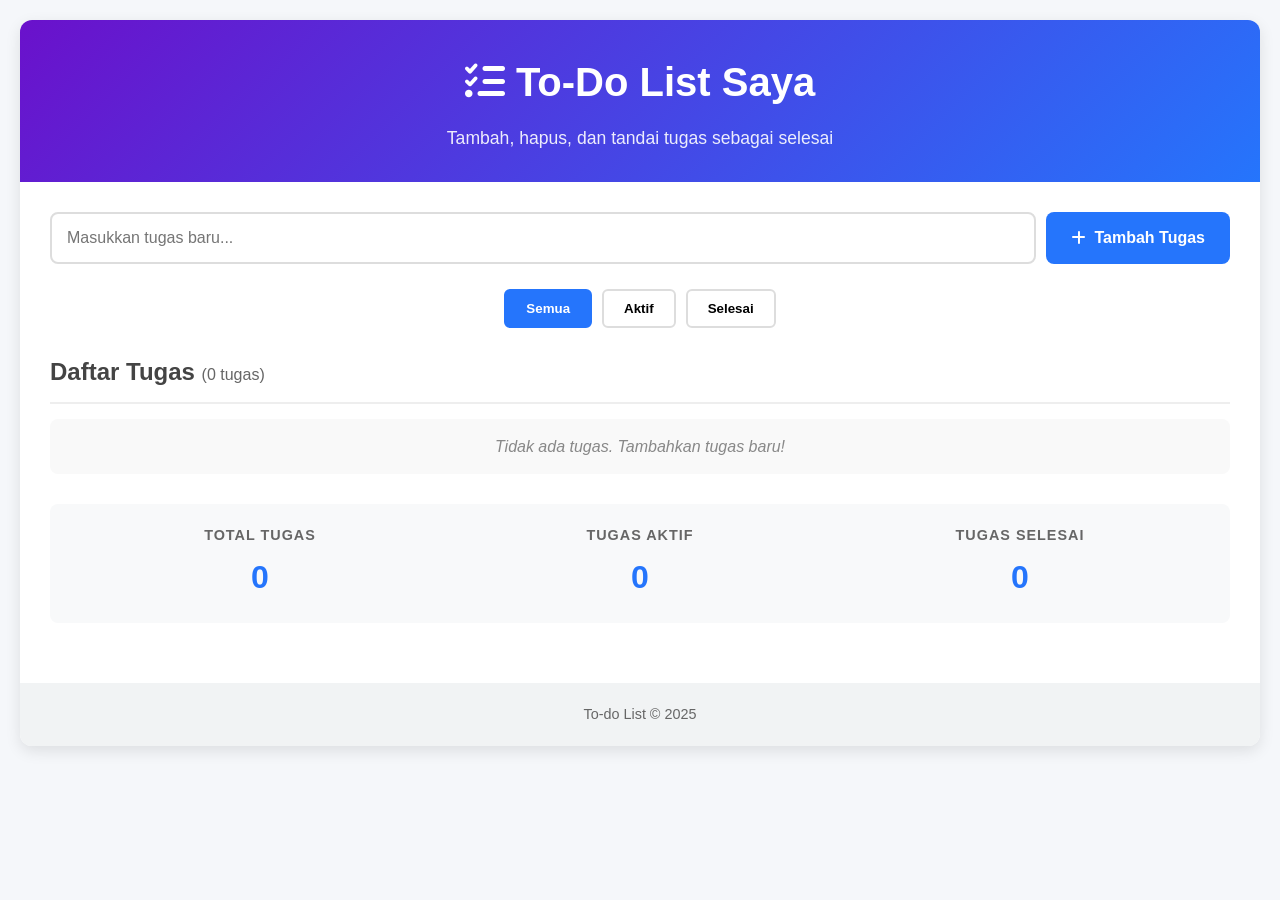
==== index.html @ 100e45fa "Add files via upload" ====
<!DOCTYPE html>
<html lang="id">
<head>
    <meta charset="UTF-8">
    <meta name="viewport" content="width=device-width, initial-scale=1.0">
    <title>To-Do List</title>
    <link rel="stylesheet" href="style.css">
    <link rel="stylesheet" href="https://cdnjs.cloudflare.com/ajax/libs/font-awesome/6.4.0/css/all.min.css">
</head>
<body>
    <div class="container">
        <header>
            <h1><i class="fas fa-tasks"></i> To-Do List Saya</h1>
            <p class="subtitle">Tambah, hapus, dan tandai tugas sebagai selesai</p>
        </header>

        <div class="main-content">
            <div class="input-section">
                <input type="text" id="taskInput" placeholder="Masukkan tugas baru...">
                <button id="addTaskBtn">
                    <i class="fas fa-plus"></i> Tambah Tugas
                </button>
            </div>

            <div class="filter-section">
                <button class="filter-btn active" data-filter="all">Semua</button>
                <button class="filter-btn" data-filter="active">Aktif</button>
                <button class="filter-btn" data-filter="completed">Selesai</button>
            </div>

            <div class="tasks-section">
                <h2>Daftar Tugas <span id="taskCount">(0 tugas)</span></h2>
                <ul id="taskList">
                    <!-- Tugas akan ditambahkan di sini melalui JavaScript -->
                    <li class="empty-message">Tidak ada tugas. Tambahkan tugas baru!</li>
                </ul>
            </div>

            <div class="stats-section">
                <div class="stat">
                    <h3>Total Tugas</h3>
                    <p id="totalTasks">0</p>
                </div>
                <div class="stat">
                    <h3>Tugas Aktif</h3>
                    <p id="activeTasks">0</p>
                </div>
                <div class="stat">
                    <h3>Tugas Selesai</h3>
                    <p id="completedTasks">0</p>
                </div>
            </div>
        </div>

        <footer>
            <p>To-do List &copy; 2025</p>
        </footer>
    </div>

    <script src="script.js"></script>
</body>
</html>
---- style.css ----
* {
    margin: 0;
    padding: 0;
    box-sizing: border-box;
    font-family: 'Segoe UI', Tahoma, Geneva, Verdana, sans-serif;
}

body {
    background-color: #f5f7fa;
    color: #333;
    line-height: 1.6;
    padding: 20px;
}

.container {
    width: 100%;
    margin: 0 auto;
    background-color: white;
    border-radius: 12px;
    box-shadow: 0 5px 15px rgba(0, 0, 0, 0.1);
    overflow: hidden;
}

header {
    background: linear-gradient(135deg, #6a11cb 0%, #2575fc 100%);
    color: white;
    padding: 30px;
    text-align: center;
}

header h1 {
    font-size: 2.5rem;
    margin-bottom: 10px;
}

header .subtitle {
    font-size: 1.1rem;
    opacity: 0.9;
}

.main-content {
    padding: 30px;
}

.input-section {
    display: flex;
    gap: 10px;
    margin-bottom: 25px;
}

#taskInput {
    flex: 1;
    padding: 15px;
    border: 2px solid #ddd;
    border-radius: 8px;
    font-size: 1rem;
    transition: border-color 0.3s;
}

#taskInput:focus {
    border-color: #2575fc;
    outline: none;
}

#addTaskBtn {
    background-color: #2575fc;
    color: white;
    border: none;
    border-radius: 8px;
    padding: 0 25px;
    font-size: 1rem;
    font-weight: 600;
    cursor: pointer;
    transition: background-color 0.3s;
    display: flex;
    align-items: center;
    gap: 8px;
}

#addTaskBtn:hover {
    background-color: #1a64e0;
}

.filter-section {
    display: flex;
    justify-content: center;
    gap: 10px;
    margin-bottom: 25px;
}

.filter-btn {
    padding: 10px 20px;
    border: 2px solid #ddd;
    background-color: white;
    border-radius: 6px;
    cursor: pointer;
    font-weight: 600;
    transition: all 0.3s;
}

.filter-btn.active {
    background-color: #2575fc;
    color: white;
    border-color: #2575fc;
}

.filter-btn:hover:not(.active) {
    background-color: #f0f0f0;
}

.tasks-section {
    margin-bottom: 30px;
}

.tasks-section h2 {
    margin-bottom: 15px;
    color: #444;
    border-bottom: 2px solid #eee;
    padding-bottom: 10px;
}

#taskCount {
    font-size: 1rem;
    color: #666;
    font-weight: normal;
}

#taskList {
    list-style-type: none;
    border-radius: 8px;
    overflow: hidden;
}

#taskList li {
    padding: 15px;
    background-color: #f9f9f9;
    border-bottom: 1px solid #eee;
    display: flex;
    align-items: center;
    transition: all 0.3s;
}

#taskList li:last-child {
    border-bottom: none;
}

#taskList li:hover {
    background-color: #f0f7ff;
}

#taskList li.empty-message {
    text-align: center;
    color: #888;
    font-style: italic;
    justify-content: center;
}

.task-text {
    flex: 1;
    cursor: pointer;
    padding: 0 10px;
}

.task-text.completed {
    text-decoration: line-through;
    color: #888;
}

.delete-btn {
    background-color: #ff4757;
    color: white;
    border: none;
    border-radius: 4px;
    padding: 8px 12px;
    cursor: pointer;
    transition: background-color 0.3s;
    display: flex;
    align-items: center;
    justify-content: center;
}

.delete-btn:hover {
    background-color: #ff3742;
}

.stats-section {
    display: flex;
    justify-content: space-between;
    background-color: #f8f9fa;
    border-radius: 8px;
    padding: 20px;
    margin-bottom: 30px;
}

.stat {
    text-align: center;
    flex: 1;
}

.stat h3 {
    color: #666;
    font-size: 0.9rem;
    margin-bottom: 5px;
    text-transform: uppercase;
    letter-spacing: 1px;
}

.stat p {
    font-size: 2rem;
    font-weight: 700;
    color: #2575fc;
}

.instructions {
    background-color: #f0f7ff;
    border-radius: 8px;
    padding: 20px;
    margin-bottom: 30px;
}

.instructions h3 {
    color: #2575fc;
    margin-bottom: 15px;
    display: flex;
    align-items: center;
    gap: 10px;
}

.instructions ol {
    padding-left: 20px;
    margin-bottom: 20px;
}

.instructions li {
    margin-bottom: 8px;
}

.challenge {
    background-color: #fff4e6;
    border-left: 4px solid #ffa502;
    padding: 15px;
    border-radius: 0 6px 6px 0;
}

.challenge h4 {
    color: #e67e22;
    margin-bottom: 10px;
    display: flex;
    align-items: center;
    gap: 10px;
}

footer {
    background-color: #f1f3f4;
    text-align: center;
    padding: 20px;
    color: #666;
    font-size: 0.9rem;
}

footer .hint {
    margin-top: 10px;
    font-weight: 600;
    color: #2575fc;
}

@media (max-width: 600px) {
    .input-section {
        flex-direction: column;
    }
    
    .stats-section {
        flex-direction: column;
        gap: 20px;
    }
    
    .filter-section {
        flex-wrap: wrap;
    }
}
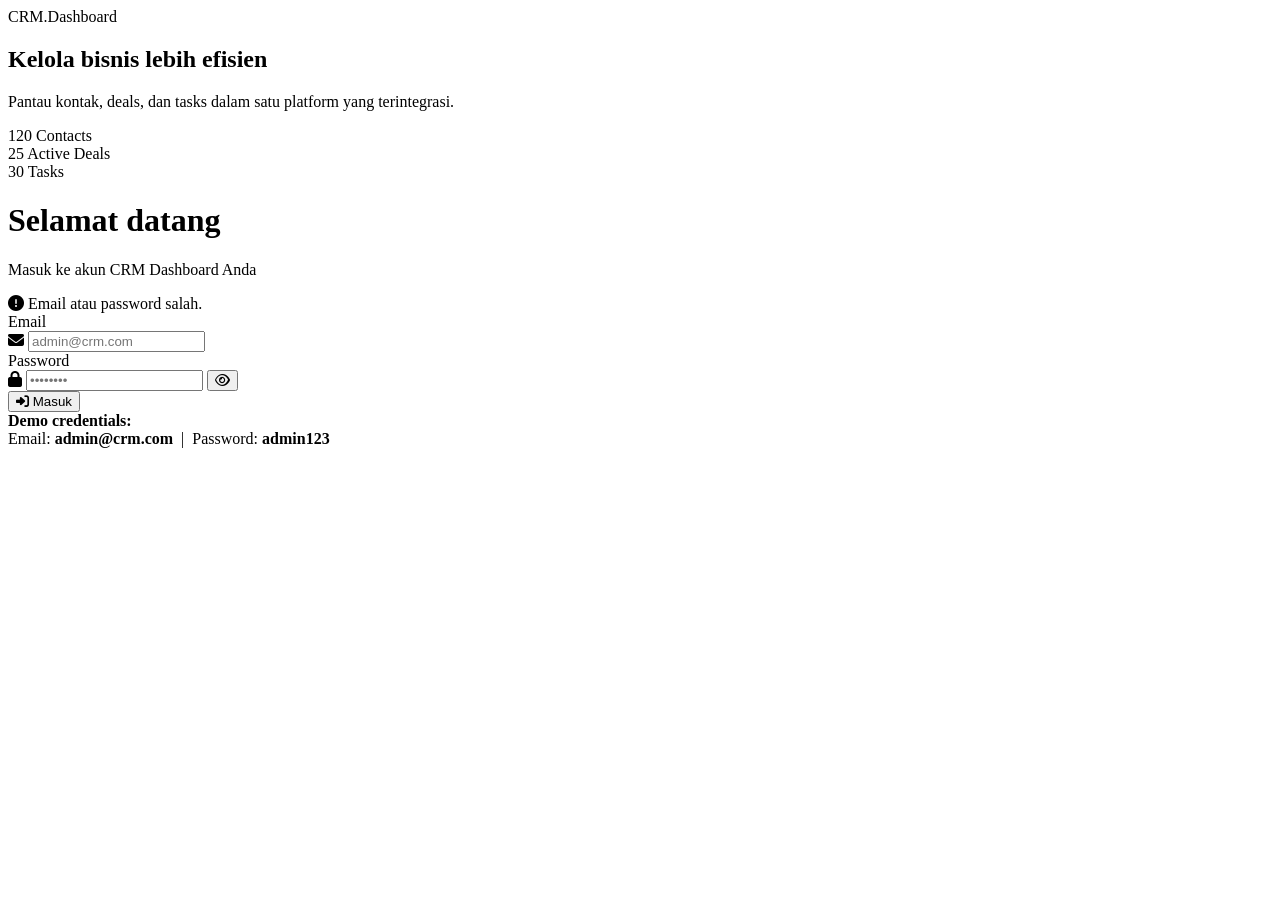
==== commit 0768be5d: "Add files via upload" ====
--- a/index.html
+++ b/index.html
@@ -1,62 +1,82 @@
 <!DOCTYPE html>
 <html lang="id">
 <head>
-    <meta charset="UTF-8">
-    <meta name="viewport" content="width=device-width, initial-scale=1.0">
-    <title>To-Do List</title>
-    <link rel="stylesheet" href="style.css">
-    <link rel="stylesheet" href="https://cdnjs.cloudflare.com/ajax/libs/font-awesome/6.4.0/css/all.min.css">
+  <meta charset="UTF-8">
+  <meta name="viewport" content="width=device-width, initial-scale=1.0">
+  <title>Login — CRM Dashboard</title>
+  <link rel="stylesheet" href="https://cdnjs.cloudflare.com/ajax/libs/font-awesome/6.4.0/css/all.min.css">
+  <link rel="stylesheet" href="css/login.css">
 </head>
 <body>
-    <div class="container">
-        <header>
-            <h1><i class="fas fa-tasks"></i> To-Do List Saya</h1>
-            <p class="subtitle">Tambah, hapus, dan tandai tugas sebagai selesai</p>
-        </header>
 
-        <div class="main-content">
-            <div class="input-section">
-                <input type="text" id="taskInput" placeholder="Masukkan tugas baru...">
-                <button id="addTaskBtn">
-                    <i class="fas fa-plus"></i> Tambah Tugas
-                </button>
-            </div>
+  <div class="login-wrapper">
+    <!-- Left Brand Panel -->
+    <div class="login-brand">
+      <div class="brand-logo">CRM<span>.</span>Dashboard</div>
+      <div class="brand-tagline">
+        <h2>Kelola bisnis lebih efisien</h2>
+        <p>Pantau kontak, deals, dan tasks dalam satu platform yang terintegrasi.</p>
+      </div>
+      <div class="brand-stats">
+        <div class="stat">
+          <span class="stat-value">120</span>
+          <span class="stat-label">Contacts</span>
+        </div>
+        <div class="stat">
+          <span class="stat-value">25</span>
+          <span class="stat-label">Active Deals</span>
+        </div>
+        <div class="stat">
+          <span class="stat-value">30</span>
+          <span class="stat-label">Tasks</span>
+        </div>
+      </div>
+    </div>
 
-            <div class="filter-section">
-                <button class="filter-btn active" data-filter="all">Semua</button>
-                <button class="filter-btn" data-filter="active">Aktif</button>
-                <button class="filter-btn" data-filter="completed">Selesai</button>
-            </div>
+    <!-- Right Form Panel -->
+    <div class="login-form-wrap">
+      <h1>Selamat datang</h1>
+      <p class="subtitle">Masuk ke akun CRM Dashboard Anda</p>
 
-            <div class="tasks-section">
-                <h2>Daftar Tugas <span id="taskCount">(0 tugas)</span></h2>
-                <ul id="taskList">
-                    <!-- Tugas akan ditambahkan di sini melalui JavaScript -->
-                    <li class="empty-message">Tidak ada tugas. Tambahkan tugas baru!</li>
-                </ul>
-            </div>
+      <div class="error-msg" id="errorMsg">
+        <i class="fas fa-exclamation-circle"></i>
+        <span id="errorText">Email atau password salah.</span>
+      </div>
 
-            <div class="stats-section">
-                <div class="stat">
-                    <h3>Total Tugas</h3>
-                    <p id="totalTasks">0</p>
-                </div>
-                <div class="stat">
-                    <h3>Tugas Aktif</h3>
-                    <p id="activeTasks">0</p>
-                </div>
-                <div class="stat">
-                    <h3>Tugas Selesai</h3>
-                    <p id="completedTasks">0</p>
-                </div>
-            </div>
+      <form id="loginForm" novalidate>
+        <div class="form-group">
+          <label for="email">Email</label>
+          <div class="input-wrap">
+            <i class="fas fa-envelope"></i>
+            <input type="email" id="email" placeholder="admin@crm.com" autocomplete="email">
+          </div>
         </div>
 
-        <footer>
-            <p>To-do List &copy; 2025</p>
-        </footer>
+        <div class="form-group">
+          <label for="password">Password</label>
+          <div class="input-wrap">
+            <i class="fas fa-lock"></i>
+            <input type="password" id="password" placeholder="••••••••" autocomplete="current-password">
+            <button type="button" class="toggle-password" id="togglePass" aria-label="Toggle password">
+              <i class="far fa-eye"></i>
+            </button>
+          </div>
+        </div>
+
+        <button type="submit" class="btn-login" id="btnLogin">
+          <i class="fas fa-sign-in-alt"></i>
+          Masuk
+        </button>
+      </form>
+
+      <div class="demo-hint">
+        <strong>Demo credentials:</strong><br>
+        Email: <strong>admin@crm.com</strong> &nbsp;|&nbsp; Password: <strong>admin123</strong>
+      </div>
     </div>
+  </div>
 
-    <script src="script.js"></script>
+  <script src="js/login.js"></script>
+
 </body>
-</html>+</html>
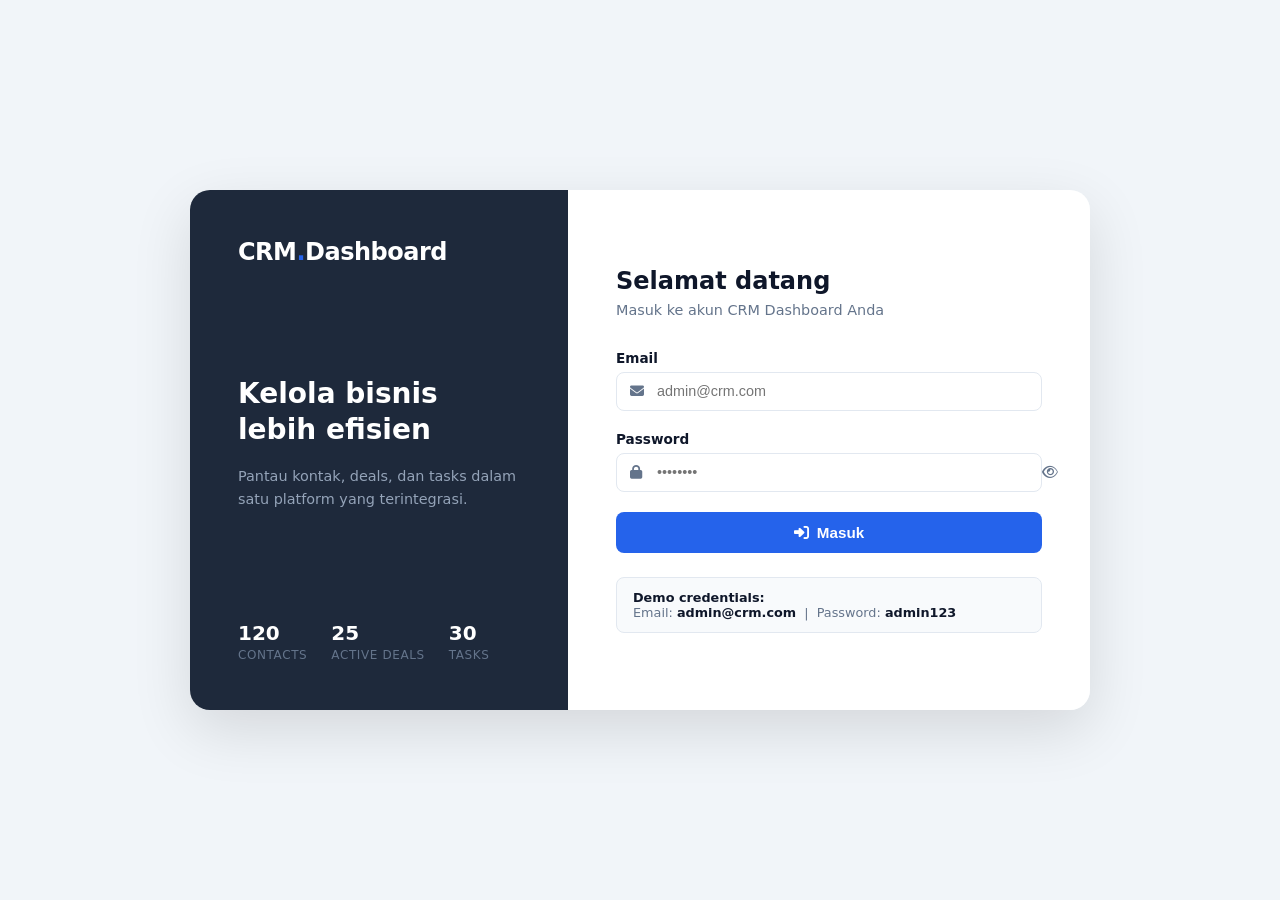
==== commit 8030af4a: "Integrate Google Analytics tracking in index.html Added Google Analytics tracking script to the logi" ====
--- a/index.html
+++ b/index.html
@@ -6,6 +6,15 @@
   <title>Login — CRM Dashboard</title>
   <link rel="stylesheet" href="https://cdnjs.cloudflare.com/ajax/libs/font-awesome/6.4.0/css/all.min.css">
   <link rel="stylesheet" href="css/login.css">
+  <!-- Google tag (gtag.js) -->
+  <script async src="https://www.googletagmanager.com/gtag/js?id=G-G6SWLN744W"></script>
+  <script>
+    window.dataLayer = window.dataLayer || [];
+    function gtag(){dataLayer.push(arguments);}
+    gtag('js', new Date());
+  
+    gtag('config', 'G-G6SWLN744W');
+  </script>
 </head>
 <body>
 
--- a/css/login.css
+++ b/css/login.css
@@ -0,0 +1,236 @@
+*, *::before, *::after { box-sizing: border-box; margin: 0; padding: 0; }
+
+:root {
+  --primary: #2563eb;
+  --primary-dark: #1d4ed8;
+  --sidebar: #1e293b;
+  --text: #0f172a;
+  --text-muted: #64748b;
+  --border: #e2e8f0;
+  --bg: #f1f5f9;
+  --white: #ffffff;
+  --error: #ef4444;
+}
+
+body {
+  font-family: 'Segoe UI', system-ui, sans-serif;
+  background: var(--bg);
+  min-height: 100vh;
+  display: flex;
+  align-items: center;
+  justify-content: center;
+}
+
+.login-wrapper {
+  display: flex;
+  width: 900px;
+  max-width: 95vw;
+  min-height: 520px;
+  border-radius: 20px;
+  overflow: hidden;
+  box-shadow: 0 20px 60px rgba(0,0,0,0.12);
+}
+
+/* Left panel */
+.login-brand {
+  background: var(--sidebar);
+  color: white;
+  width: 42%;
+  padding: 3rem;
+  display: flex;
+  flex-direction: column;
+  justify-content: space-between;
+}
+
+.brand-logo {
+  font-size: 1.5rem;
+  font-weight: 700;
+  letter-spacing: -0.5px;
+}
+
+.brand-logo span {
+  color: var(--primary);
+}
+
+.brand-tagline {
+  flex: 1;
+  display: flex;
+  flex-direction: column;
+  justify-content: center;
+  gap: 1rem;
+}
+
+.brand-tagline h2 {
+  font-size: 1.75rem;
+  font-weight: 700;
+  line-height: 1.3;
+}
+
+.brand-tagline p {
+  font-size: 0.9rem;
+  color: #94a3b8;
+  line-height: 1.6;
+}
+
+.brand-stats {
+  display: flex;
+  gap: 1.5rem;
+}
+
+.stat {
+  display: flex;
+  flex-direction: column;
+  gap: 0.2rem;
+}
+
+.stat-value {
+  font-size: 1.25rem;
+  font-weight: 700;
+  color: white;
+}
+
+.stat-label {
+  font-size: 0.75rem;
+  color: #64748b;
+  text-transform: uppercase;
+  letter-spacing: 0.05em;
+}
+
+/* Right panel */
+.login-form-wrap {
+  background: var(--white);
+  flex: 1;
+  padding: 3rem;
+  display: flex;
+  flex-direction: column;
+  justify-content: center;
+}
+
+.login-form-wrap h1 {
+  font-size: 1.5rem;
+  font-weight: 700;
+  color: var(--text);
+  margin-bottom: 0.4rem;
+}
+
+.login-form-wrap .subtitle {
+  color: var(--text-muted);
+  font-size: 0.9rem;
+  margin-bottom: 2rem;
+}
+
+.form-group {
+  display: flex;
+  flex-direction: column;
+  gap: 0.4rem;
+  margin-bottom: 1.25rem;
+}
+
+.form-group label {
+  font-size: 0.85rem;
+  font-weight: 600;
+  color: var(--text);
+}
+
+.input-wrap {
+  position: relative;
+}
+
+.input-wrap i {
+  position: absolute;
+  left: 0.875rem;
+  top: 50%;
+  transform: translateY(-50%);
+  color: var(--text-muted);
+  font-size: 0.875rem;
+}
+
+.input-wrap input {
+  width: 100%;
+  padding: 0.65rem 0.875rem 0.65rem 2.5rem;
+  border: 1.5px solid var(--border);
+  border-radius: 8px;
+  font-size: 0.9rem;
+  color: var(--text);
+  transition: border-color 0.2s;
+  outline: none;
+}
+
+.input-wrap input:focus {
+  border-color: var(--primary);
+  box-shadow: 0 0 0 3px rgba(37,99,235,0.1);
+}
+
+.input-wrap input.error {
+  border-color: var(--error);
+}
+
+.toggle-password {
+  position: absolute;
+  right: 0.875rem;
+  top: 50%;
+  transform: translateY(-50%);
+  background: none;
+  border: none;
+  cursor: pointer;
+  color: var(--text-muted);
+  font-size: 0.875rem;
+  padding: 0;
+}
+
+.error-msg {
+  display: none;
+  align-items: center;
+  gap: 0.4rem;
+  color: var(--error);
+  font-size: 0.8rem;
+  padding: 0.6rem 0.875rem;
+  background: #fef2f2;
+  border-radius: 6px;
+  border: 1px solid #fecaca;
+  margin-bottom: 1rem;
+}
+
+.error-msg.show {
+  display: flex;
+}
+
+.btn-login {
+  width: 100%;
+  padding: 0.75rem;
+  background: var(--primary);
+  color: white;
+  border: none;
+  border-radius: 8px;
+  font-size: 0.95rem;
+  font-weight: 600;
+  cursor: pointer;
+  transition: background 0.2s, transform 0.1s;
+  display: flex;
+  align-items: center;
+  justify-content: center;
+  gap: 0.5rem;
+}
+
+.btn-login:hover { background: var(--primary-dark); }
+.btn-login:active { transform: scale(0.99); }
+.btn-login:disabled { opacity: 0.7; cursor: not-allowed; }
+
+.demo-hint {
+  margin-top: 1.5rem;
+  padding: 0.75rem 1rem;
+  background: #f8fafc;
+  border: 1px solid var(--border);
+  border-radius: 8px;
+  font-size: 0.8rem;
+  color: var(--text-muted);
+}
+
+.demo-hint strong {
+  color: var(--text);
+}
+
+@media (max-width: 640px) {
+  .login-brand { display: none; }
+  .login-form-wrap { padding: 2rem; }
+}
